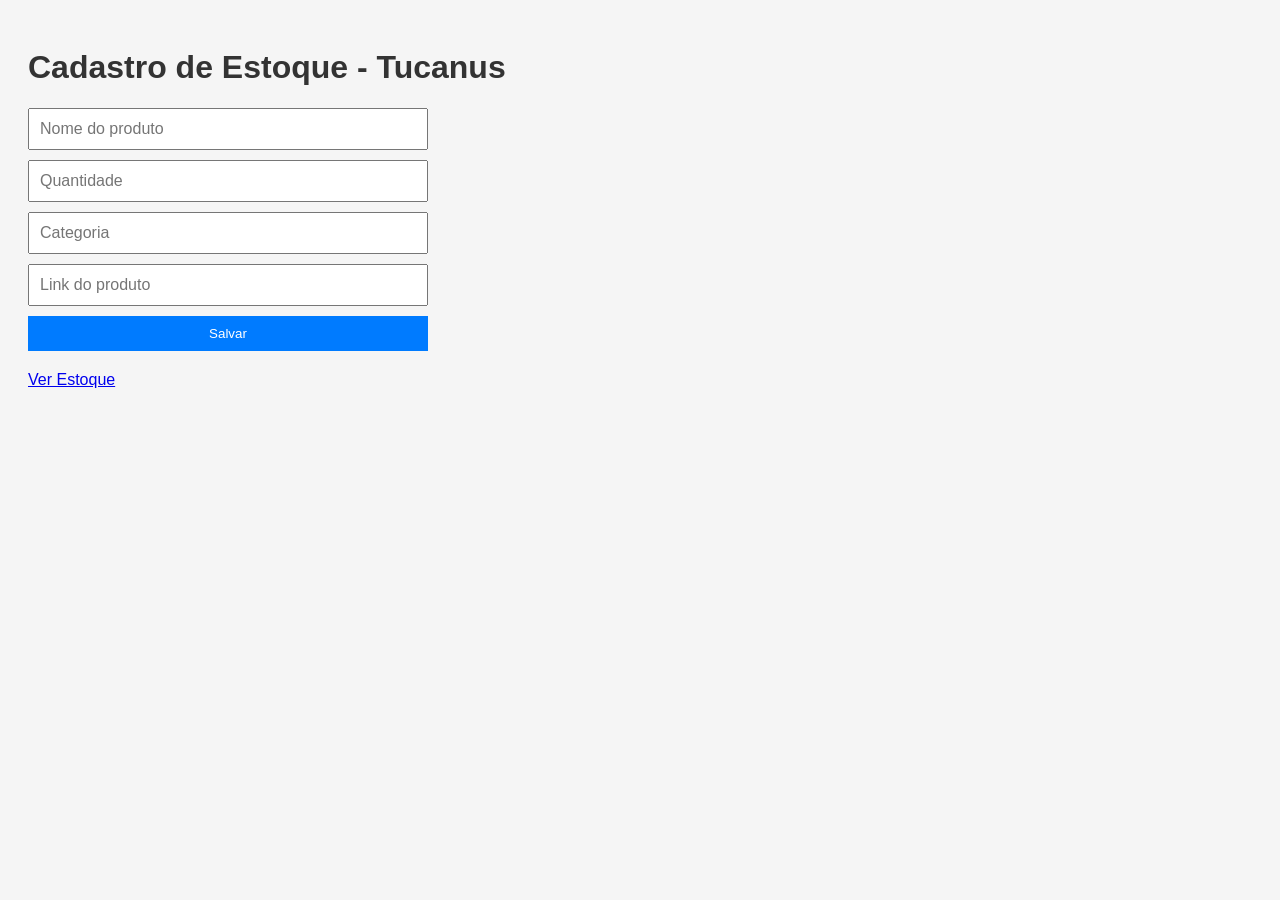
==== index.html @ 376aada0 "versão base" ====
<!DOCTYPE html>
<html lang="pt-BR">
<head>
  <meta charset="UTF-8">
  <title>Cadastro de Estoque</title>
  <link rel="stylesheet" href="style.css">
</head>
<body>

<h1>Cadastro de Estoque - Tucanus</h1>

<form id="form">
  <input type="text" id="nome" placeholder="Nome do produto" required>
  <input type="number" id="qtd" placeholder="Quantidade" min="0" required>
  <input type="text" id="categoria" placeholder="Categoria" required>
  <input type="text" id="link" placeholder="Link do produto">

  <button type="submit">Salvar</button>
</form>

<a href="visualizar.html">Ver Estoque</a>

<script src="script.js"></script>
</body>
</html>
---- style.css ----
body {
  font-family: Arial, sans-serif;
  padding: 20px;
  background: #f5f5f5;
}

h1 {
  color: #333;
}

form {
  display: flex;
  flex-direction: column;
  max-width: 400px;
}

input {
  margin-bottom: 10px;
  padding: 10px;
  font-size: 16px;
}

button {
  padding: 10px;
  background: #007bff;
  color: white;
  border: none;
  cursor: pointer;
}

button:hover {
  background: #0056b3;
}

table {
  width: 100%;
  border-collapse: collapse;
  margin-top: 20px;
}

th, td {
  border: 1px solid #ccc;
  padding: 10px;
  text-align: center;
}

a {
  display: inline-block;
  margin-top: 20px;
}
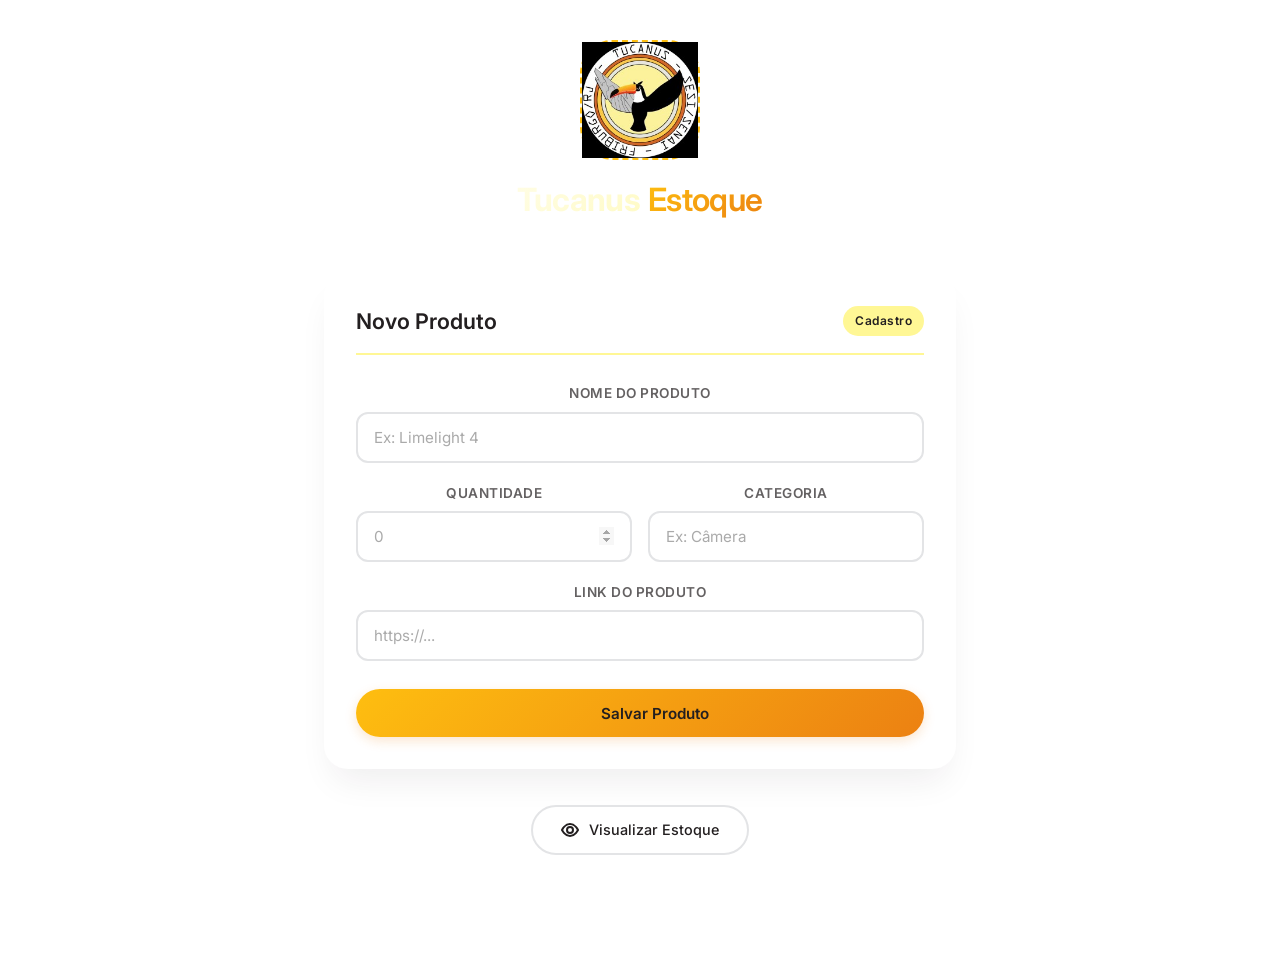
==== commit 166eb79c: "versao base com desgin moderno" ====
--- a/index.html
+++ b/index.html
@@ -2,24 +2,74 @@
 <html lang="pt-BR">
 <head>
   <meta charset="UTF-8">
-  <title>Cadastro de Estoque</title>
+  <meta name="viewport" content="width=device-width, initial-scale=1.0">
+  <title>Tucanus - Controle de Estoque</title>
+  <link rel="preconnect" href="https://fonts.googleapis.com">
+  <link rel="preconnect" href="https://fonts.gstatic.com" crossorigin>
+  <link href="https://fonts.googleapis.com/css2?family=Inter:opsz,wght@14..32,300;14..32,400;14..32,500;14..32,600;14..32,700&display=swap" rel="stylesheet">
   <link rel="stylesheet" href="style.css">
 </head>
 <body>
+ <div class="container">
+    <div class="logo-section">
+      <div class="logo-tucanus">
+        <div class="logo-placeholder" id="logoContainer">
+          <img src="logo-tucanos.jpg" alt="Logo Tucanus" style="width: 100%; height: 100%; object-fit: contain;">
+    </div>
 
-<h1>Cadastro de Estoque - Tucanus</h1>
+    <div class="header">
+      <h1>Tucanus<span>Estoque</span></h1>
+      <p class="subtitle">Para registrar qualquer objeto da sala basta preencher e clicar em salvar!</p>
+    </div>
 
-<form id="form">
-  <input type="text" id="nome" placeholder="Nome do produto" required>
-  <input type="number" id="qtd" placeholder="Quantidade" min="0" required>
-  <input type="text" id="categoria" placeholder="Categoria" required>
-  <input type="text" id="link" placeholder="Link do produto">
+    <div class="form-card">
+      <div class="card-header">
+        <h2>Novo Produto</h2>
+        <span class="badge">Cadastro</span>
+      </div>
+      
+      <form id="form">
+        <div class="form-group">
+          <label for="nome">Nome do produto</label>
+          <input type="text" id="nome" placeholder="Ex: Limelight 4" required>
+        </div>
 
-  <button type="submit">Salvar</button>
-</form>
+        <div class="form-row">
+          <div class="form-group">
+            <label for="qtd">Quantidade</label>
+            <input type="number" id="qtd" placeholder="0" min="0" required>
+          </div>
 
-<a href="visualizar.html">Ver Estoque</a>
+          <div class="form-group">
+            <label for="categoria">Categoria</label>
+            <input type="text" id="categoria" placeholder="Ex: Câmera" required>
+          </div>
+        </div>
 
-<script src="script.js"></script>
+        <div class="form-group">
+          <label for="link">Link do produto</label>
+          <input type="text" id="link" placeholder="https://...">
+        </div>
+
+        <button type="submit" class="btn-primary">
+          <svg width="20" height="20" viewBox="0 0 20 20" fill="currentColor">
+            <path d="M10 4v12M4 10h12"/>
+          </svg>
+          Salvar Produto
+        </button>
+      </form>
+    </div>
+<div class="action-footer">
+      <a href="https://docs.google.com/spreadsheets/d/19ko-bmKcGcP8SLIFAAp2MFy9jRoC3CdLgqTK_3Z1s9c/edit?usp=sharing" target="_blank" class="btn-secondary" rel="noopener noreferrer">
+        <svg width="18" height="18" viewBox="0 0 18 18" fill="none" stroke="currentColor" stroke-width="2">
+          <circle cx="9" cy="9" r="3"/>
+          <path d="M1 9s3-6 8-6 8 6 8 6-3 6-8 6-8-6-8-6z"/>
+        </svg>
+        Visualizar Estoque
+      </a>
+    </div>
+  </div>
+
+  <script src="script.js"></script>
 </body>
 </html>
--- a/style.css
+++ b/style.css
@@ -1,50 +1,383 @@
+:root {
+  /* Cores Tucanus */
+  --yellow-light: #FFF795;
+  --yellow-dark: #FEBE10;
+  --orange: #ec8112;
+  --gray-light: #E3E4E6;
+  --black: #231F20;
+  
+  /* Variáveis de design */
+  --bg-gradient: linear-gradient(135deg, #313232);
+  --card-shadow: 0 20px 35px -10px rgba(35, 31, 32, 0.08);
+  --card-shadow-hover: 0 25px 40px -12px rgba(35, 31, 32, 0.15);
+  --transition: all 0.3s cubic-bezier(0.4, 0, 0.2, 1);
+}
+
+* {
+  margin: 0;
+  padding: 0;
+  box-sizing: border-box;
+}
+
 body {
-  font-family: Arial, sans-serif;
-  padding: 20px;
-  background: #f5f5f5;
+  font-family: 'Inter', -apple-system, BlinkMacSystemFont, 'Segoe UI', sans-serif;
+  background: var(--bg-gradient);
+  color: var(--black);
+  line-height: 1.5;
+  min-height: 100vh;
+  padding: 40px 20px;
+}
+
+.container {
+  max-width: 680px;
+  margin: 0 auto;
+}
+
+/* Logo Section - NOVO ESPAÇO PARA LOGO TUCANUS */
+.logo-section {
+  text-align: center;
+  margin-bottom: 48px;
+  animation: fadeInDown 0.6s ease-out;
+}
+
+.logo-tucanus {
+  display: inline-flex;
+  flex-direction: column;
+  align-items: center;
+  gap: 16px;
+  margin-bottom: 20px;
+}
+
+.logo-placeholder {
+  width: 120px;
+  height: 120px;
+  background: rgba(255, 247, 149, 0.15);
+  border-radius: 32px;
+  display: flex;
+  align-items: center;
+  justify-content: center;
+  transition: var(--transition);
+  border: 2px dashed var(--yellow-dark);
+  backdrop-filter: blur(10px);
+}
+
+/* Estilo para quando a logo real for inserida */
+.logo-placeholder img {
+  max-width: 100%;
+  max-height: 100%;
+  object-fit: contain;
+}
+
+.logo-placeholder:hover {
+  transform: scale(1.02);
+  border-color: var(--orange);
+  background: rgba(254, 190, 16, 0.1);
+}
+
+/* Texto de instrução para inserir a logo */
+.logo-label {
+  font-size: 0.75rem;
+  color: rgba(255, 255, 255, 0.6);
+  background: rgba(0, 0, 0, 0.3);
+  padding: 4px 12px;
+  border-radius: 20px;
+  font-weight: 500;
+  letter-spacing: 0.5px;
+}
+
+/* Versão simplificada com texto */
+.logo-text {
+  font-size: 2rem;
+  font-weight: 800;
+  background: linear-gradient(135deg, var(--yellow-light) 0%, var(--yellow-dark) 100%);
+  -webkit-background-clip: text;
+  background-clip: text;
+  color: transparent;
+  letter-spacing: -0.02em;
+}
+
+.logo-text span {
+  color: var(--yellow-dark);
+  background: none;
+  -webkit-background-clip: unset;
+  background-clip: unset;
+}
+
+/* Header (agora com estilo ajustado) */
+.header {
+  text-align: center;
+  margin-bottom: 10px;
+}
+
+.logo {
+  display: flex;
+  align-items: center;
+  justify-content: center;
+  gap: 12px;
+  margin-bottom: 12px;
+}
+
+.logo-icon {
+  transition: var(--transition);
+}
+
+.logo-icon:hover {
+  transform: scale(1.05);
 }
 
 h1 {
-  color: #333;
-}
-
+  font-size: 2rem;
+  font-weight: 700;
+  letter-spacing: -0.02em;
+  background: linear-gradient(135deg, #FFFFFF 0%, var(--yellow-light) 100%);
+  -webkit-background-clip: text;
+  background-clip: text;
+  color: transparent;
+}
+
+h1 span {
+  font-weight: 600;
+  background: linear-gradient(135deg, var(--yellow-dark) 0%, var(--orange) 100%);
+  -webkit-background-clip: text;
+  background-clip: text;
+  color: transparent;
+  margin-left: 8px;
+}
+
+.subtitle {
+  font-size: 0.95rem;
+  color: rgba(255, 255, 255, 0.7);
+  font-weight: 400;
+}
+
+/* Form Card */
+.form-card {
+  background: white;
+  border-radius: 24px;
+  box-shadow: var(--card-shadow);
+  padding: 32px;
+  margin-bottom: 20px;
+  transition: var(--transition);
+  animation: fadeInUp 0.6s ease-out 0.1s both;
+}
+
+.form-card:hover {
+  box-shadow: var(--card-shadow-hover);
+  transform: translateY(-2px);
+}
+
+.card-header {
+  display: flex;
+  align-items: center;
+  justify-content: space-between;
+  margin-bottom: 28px;
+  padding-bottom: 16px;
+  border-bottom: 2px solid var(--yellow-light);
+}
+
+.card-header h2 {
+  font-size: 1.35rem;
+  font-weight: 600;
+  color: var(--black);
+}
+
+.badge {
+  background: var(--yellow-light);
+  color: var(--black);
+  padding: 6px 12px;
+  border-radius: 40px;
+  font-size: 0.75rem;
+  font-weight: 600;
+  letter-spacing: 0.5px;
+}
+
+/* Form Elements */
 form {
   display: flex;
   flex-direction: column;
-  max-width: 400px;
+  gap: 20px;
+}
+
+.form-group {
+  display: flex;
+  flex-direction: column;
+  gap: 8px;
+}
+
+.form-row {
+  display: grid;
+  grid-template-columns: 1fr 1fr;
+  gap: 16px;
+}
+
+label {
+  font-size: 0.85rem;
+  font-weight: 600;
+  text-transform: uppercase;
+  letter-spacing: 0.5px;
+  color: var(--black);
+  opacity: 0.7;
 }
 
 input {
-  margin-bottom: 10px;
-  padding: 10px;
-  font-size: 16px;
-}
-
-button {
-  padding: 10px;
-  background: #007bff;
-  color: white;
+  padding: 14px 16px;
+  font-size: 0.95rem;
+  font-family: 'Inter', sans-serif;
+  border: 2px solid var(--gray-light);
+  border-radius: 12px;
+  transition: var(--transition);
+  background: white;
+  color: var(--black);
+}
+
+input:focus {
+  outline: none;
+  border-color: var(--yellow-dark);
+  box-shadow: 0 0 0 3px rgba(254, 190, 16, 0.1);
+}
+
+input::placeholder {
+  color: #aaa;
+  font-weight: 400;
+}
+
+/* Buttons */
+.btn-primary {
+  background: linear-gradient(135deg, var(--yellow-dark) 0%, var(--orange) 100%);
+  color: var(--black);
   border: none;
+  padding: 14px 24px;
+  border-radius: 40px;
+  font-size: 0.95rem;
+  font-weight: 600;
+  font-family: 'Inter', sans-serif;
   cursor: pointer;
-}
-
-button:hover {
-  background: #0056b3;
-}
-
-table {
-  width: 100%;
-  border-collapse: collapse;
-  margin-top: 20px;
-}
-
-th, td {
-  border: 1px solid #ccc;
-  padding: 10px;
+  transition: var(--transition);
+  display: flex;
+  align-items: center;
+  justify-content: center;
+  gap: 10px;
+  margin-top: 8px;
+  box-shadow: 0 4px 12px rgba(236, 129, 18, 0.2);
+}
+
+.btn-primary:hover {
+  transform: translateY(-2px);
+  box-shadow: 0 6px 20px rgba(236, 129, 18, 0.3);
+  filter: brightness(1.02);
+}
+
+.btn-primary:active {
+  transform: translateY(0);
+}
+
+.btn-secondary {
+  display: inline-flex;
+  align-items: center;
+  justify-content: center;
+  gap: 10px;
+  background: white;
+  border: 2px solid var(--gray-light);
+  padding: 12px 28px;
+  border-radius: 40px;
+  text-decoration: none;
+  color: var(--black);
+  font-weight: 500;
+  font-size: 0.9rem;
+  transition: var(--transition);
+}
+
+.btn-secondary:hover {
+  border-color: var(--yellow-dark);
+  background: var(--yellow-light);
+  transform: translateY(-2px);
+}
+
+.action-footer {
   text-align: center;
-}
-
-a {
-  display: inline-block;
-  margin-top: 20px;
+  animation: fadeInUp 0.6s ease-out 0.2s both;
+}
+
+/* Animações */
+@keyframes fadeInDown {
+  from {
+    opacity: 0;
+    transform: translateY(-20px);
+  }
+  to {
+    opacity: 1;
+    transform: translateY(0);
+  }
+}
+
+@keyframes fadeInUp {
+  from {
+    opacity: 0;
+    transform: translateY(20px);
+  }
+  to {
+    opacity: 1;
+    transform: translateY(0);
+  }
+}
+
+/* Responsividade */
+@media (max-width: 600px) {
+  body {
+    padding: 24px 16px;
+  }
+  
+  .form-card {
+    padding: 24px;
+  }
+  
+  .form-row {
+    grid-template-columns: 1fr;
+    gap: 20px;
+  }
+  
+  h1 {
+    font-size: 1.5rem;
+  }
+  
+  .logo-icon svg {
+    width: 28px;
+    height: 28px;
+  }
+  
+  .btn-primary, .btn-secondary {
+    padding: 12px 20px;
+  }
+  
+  .logo-placeholder {
+    width: 100px;
+    height: 100px;
+  }
+}
+
+@media (max-width: 480px) {
+  .card-header {
+    flex-direction: column;
+    align-items: flex-start;
+    gap: 10px;
+  }
+  
+  .badge {
+    align-self: flex-start;
+  }
+}
+
+/* Estilo para inputs number */
+input[type="number"] {
+  -moz-appearance: textfield;
+}
+
+input[type="number"]::-webkit-inner-spin-button,
+input[type="number"]::-webkit-outer-spin-button {
+  opacity: 0.5;
+}
+
+/* Foco em inputs inválidos */
+input:invalid:focus {
+  border-color: var(--orange);
 }
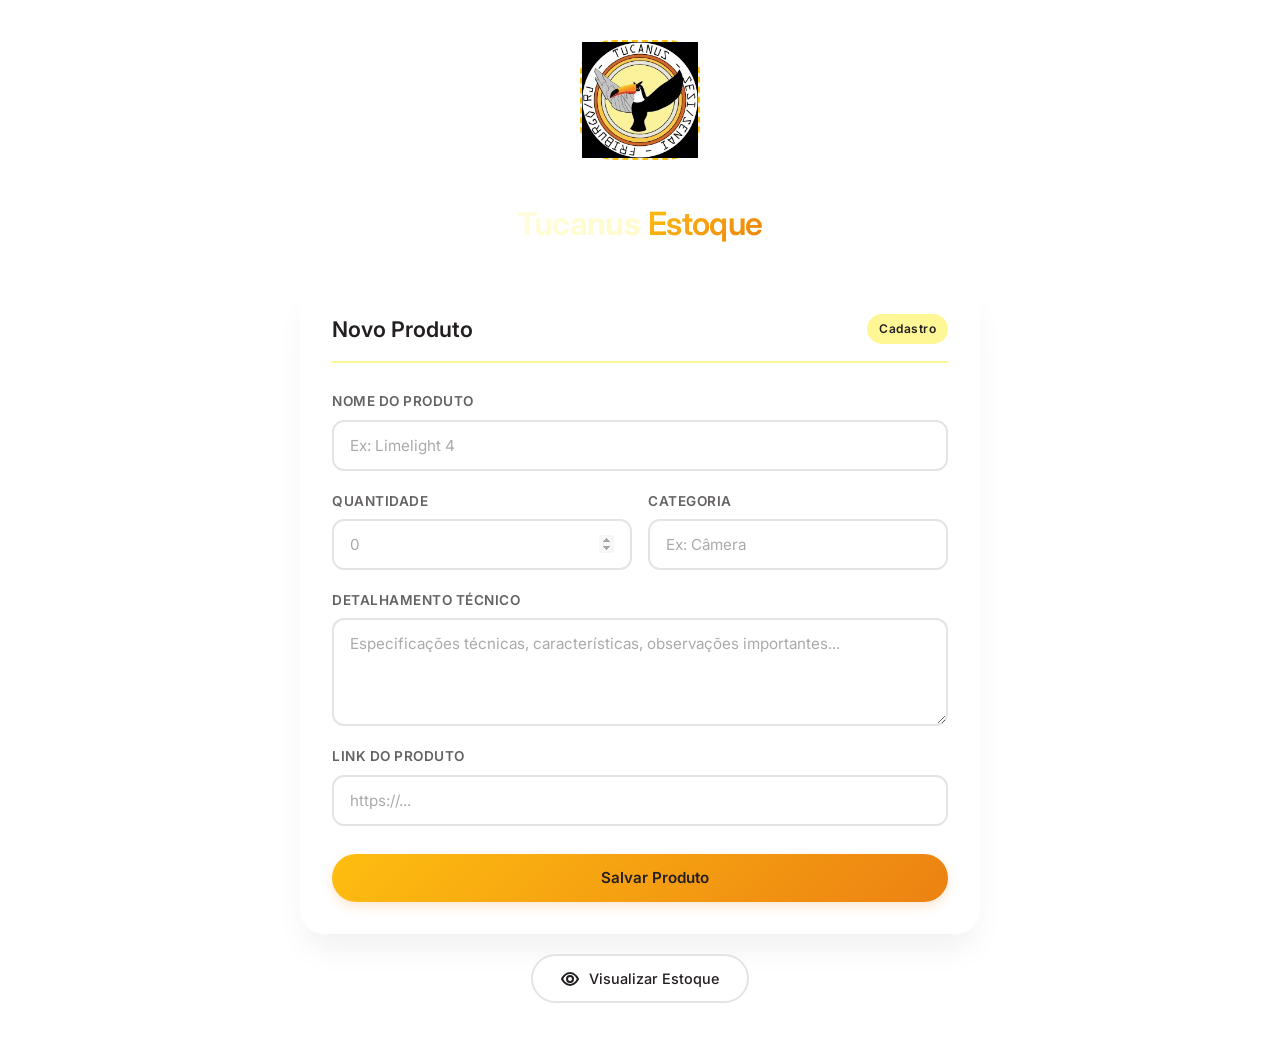
==== commit 496b5529: "primeira versao oficial - design atualizado" ====
--- a/index.html
+++ b/index.html
@@ -10,11 +10,13 @@
   <link rel="stylesheet" href="style.css">
 </head>
 <body>
- <div class="container">
+  <div class="container">
     <div class="logo-section">
       <div class="logo-tucanus">
         <div class="logo-placeholder" id="logoContainer">
           <img src="logo-tucanos.jpg" alt="Logo Tucanus" style="width: 100%; height: 100%; object-fit: contain;">
+        </div>
+      </div>
     </div>
 
     <div class="header">
@@ -46,6 +48,12 @@
           </div>
         </div>
 
+        <!-- NOVO CAMPO: Detalhamento Técnico -->
+        <div class="form-group">
+          <label for="detalhamento">Detalhamento técnico</label>
+          <textarea id="detalhamento" rows="4" placeholder="Especificações técnicas, características, observações importantes..."></textarea>
+        </div>
+
         <div class="form-group">
           <label for="link">Link do produto</label>
           <input type="text" id="link" placeholder="https://...">
@@ -59,7 +67,8 @@
         </button>
       </form>
     </div>
-<div class="action-footer">
+
+    <div class="action-footer">
       <a href="https://docs.google.com/spreadsheets/d/19ko-bmKcGcP8SLIFAAp2MFy9jRoC3CdLgqTK_3Z1s9c/edit?usp=sharing" target="_blank" class="btn-secondary" rel="noopener noreferrer">
         <svg width="18" height="18" viewBox="0 0 18 18" fill="none" stroke="currentColor" stroke-width="2">
           <circle cx="9" cy="9" r="3"/>
--- a/style.css
+++ b/style.css
@@ -36,7 +36,7 @@
 /* Logo Section - NOVO ESPAÇO PARA LOGO TUCANUS */
 .logo-section {
   text-align: center;
-  margin-bottom: 48px;
+  margin-bottom: 30px;
   animation: fadeInDown 0.6s ease-out;
 }
 
@@ -45,7 +45,7 @@
   flex-direction: column;
   align-items: center;
   gap: 16px;
-  margin-bottom: 20px;
+  margin-bottom: 10px;
 }
 
 .logo-placeholder {
@@ -380,4 +380,28 @@
 /* Foco em inputs inválidos */
 input:invalid:focus {
   border-color: var(--orange);
+}
+/* Estilo para textarea (Detalhamento técnico) */
+textarea {
+  padding: 14px 16px;
+  font-size: 0.95rem;
+  font-family: 'Inter', sans-serif;
+  border: 2px solid var(--gray-light);
+  border-radius: 12px;
+  transition: var(--transition);
+  background: white;
+  color: var(--black);
+  resize: vertical;
+  min-height: 100px;
+}
+
+textarea:focus {
+  outline: none;
+  border-color: var(--yellow-dark);
+  box-shadow: 0 0 0 3px rgba(254, 190, 16, 0.1);
+}
+
+textarea::placeholder {
+  color: #aaa;
+  font-weight: 400;
 }
